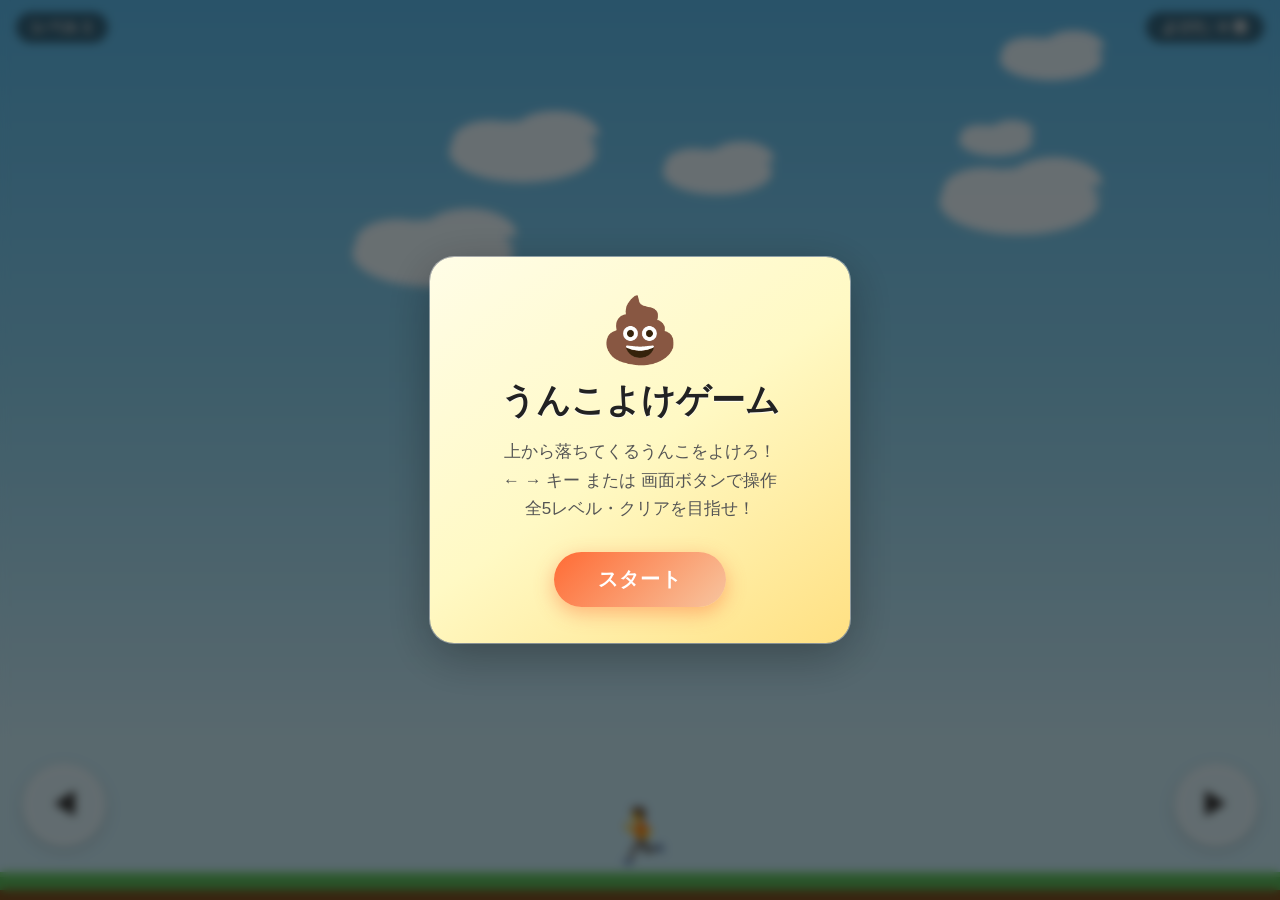
==== index.html @ 2b8245db "Add poop-dodging PWA game with 5 levels - Canvas-based game: 🏃 player dodges 💩 falling from above - " ====
<!DOCTYPE html>
<html lang="ja">
<head>
  <meta charset="UTF-8">
  <meta name="viewport" content="width=device-width, initial-scale=1.0, user-scalable=no">
  <meta name="mobile-web-app-capable" content="yes">
  <meta name="apple-mobile-web-app-capable" content="yes">
  <meta name="apple-mobile-web-app-status-bar-style" content="black-translucent">
  <meta name="apple-mobile-web-app-title" content="うんこよけ">
  <meta name="theme-color" content="#87CEEB">
  <title>💩 うんこよけゲーム</title>
  <link rel="manifest" href="manifest.json">
  <link rel="apple-touch-icon" href="icons/icon.svg">
  <link rel="stylesheet" href="style.css">
</head>
<body>
  <div id="game-container">
    <canvas id="gameCanvas"></canvas>

    <!-- HUD -->
    <div id="hud">
      <span class="hud-item" id="level-display">レベル 1</span>
      <span class="hud-item" id="score-display">よけた: 0 個</span>
    </div>

    <!-- Touch Controls -->
    <div id="controls">
      <button class="ctrl-btn" id="left-btn" aria-label="左に移動">◀</button>
      <button class="ctrl-btn" id="right-btn" aria-label="右に移動">▶</button>
    </div>

    <!-- Overlay (Start / Level Up / Game Over / Win) -->
    <div id="overlay">
      <div id="overlay-content">
        <div id="overlay-emoji">💩</div>
        <h1 id="overlay-title">うんこよけゲーム</h1>
        <p id="overlay-message">上から落ちてくるうんこをよけろ！<br>← → キー または 画面ボタンで操作<br>全5レベル・速度が上がるぞ！</p>
        <button id="overlay-btn">スタート</button>
      </div>
    </div>
  </div>

  <script src="game.js"></script>
</body>
</html>
---- style.css ----
/* ===== Reset & Base ===== */
*, *::before, *::after {
  box-sizing: border-box;
  margin: 0;
  padding: 0;
}

html, body {
  width: 100%;
  height: 100%;
  overflow: hidden;
  touch-action: none;
  -webkit-user-select: none;
  user-select: none;
  font-family: 'Hiragino Kaku Gothic Pro', 'Noto Sans JP', 'Arial', sans-serif;
}

/* ===== Game Container ===== */
#game-container {
  position: relative;
  width: 100%;
  height: 100dvh;
  overflow: hidden;
  background: #87CEEB;
}

/* ===== Canvas ===== */
#gameCanvas {
  position: absolute;
  top: 0;
  left: 0;
  width: 100%;
  height: 100%;
  display: block;
}

/* ===== HUD ===== */
#hud {
  position: absolute;
  top: 12px;
  left: 0;
  right: 0;
  display: flex;
  justify-content: space-between;
  padding: 0 16px;
  pointer-events: none;
  z-index: 10;
}

.hud-item {
  background: rgba(0, 0, 0, 0.45);
  color: #fff;
  padding: 6px 16px;
  border-radius: 20px;
  font-size: 15px;
  font-weight: bold;
  letter-spacing: 0.5px;
  text-shadow: 0 1px 3px rgba(0, 0, 0, 0.5);
  backdrop-filter: blur(6px);
  -webkit-backdrop-filter: blur(6px);
}

/* ===== Touch Controls ===== */
#controls {
  position: absolute;
  bottom: calc(55px + env(safe-area-inset-bottom, 0px));
  left: 0;
  right: 0;
  display: flex;
  justify-content: space-between;
  padding: 0 calc(24px + env(safe-area-inset-left, 0px))
              0 calc(24px + env(safe-area-inset-right, 0px));
  pointer-events: none;
  z-index: 10;
}

.ctrl-btn {
  width: 80px;
  height: 80px;
  border-radius: 50%;
  border: 3px solid rgba(255, 255, 255, 0.6);
  background: rgba(255, 255, 255, 0.35);
  color: #333;
  font-size: 32px;
  cursor: pointer;
  pointer-events: all;
  touch-action: none;
  -webkit-user-select: none;
  user-select: none;
  display: flex;
  align-items: center;
  justify-content: center;
  backdrop-filter: blur(6px);
  -webkit-backdrop-filter: blur(6px);
  box-shadow: 0 4px 16px rgba(0, 0, 0, 0.15);
  transition: transform 0.08s ease, background 0.08s ease;
  -webkit-tap-highlight-color: transparent;
}

.ctrl-btn:active,
.ctrl-btn.pressed {
  transform: scale(0.88);
  background: rgba(255, 255, 255, 0.6);
}

/* ===== Overlay ===== */
#overlay {
  position: absolute;
  inset: 0;
  background: rgba(0, 0, 0, 0.55);
  display: flex;
  align-items: center;
  justify-content: center;
  z-index: 100;
  backdrop-filter: blur(5px);
  -webkit-backdrop-filter: blur(5px);
}

#overlay.hidden {
  display: none;
}

#overlay-content {
  background: linear-gradient(145deg, #fffde7, #fff9c4, #ffe082);
  border-radius: 24px;
  padding: 36px 44px;
  text-align: center;
  max-width: min(420px, 90vw);
  width: 100%;
  box-shadow: 0 12px 48px rgba(0, 0, 0, 0.3), 0 0 0 1px rgba(255, 255, 255, 0.5);
  animation: overlayPop 0.3s cubic-bezier(0.34, 1.56, 0.64, 1);
}

@keyframes overlayPop {
  from { transform: scale(0.75); opacity: 0; }
  to   { transform: scale(1);    opacity: 1; }
}

#overlay-emoji {
  font-size: 64px;
  margin-bottom: 10px;
  animation: bounce 1.2s ease-in-out infinite;
}

@keyframes bounce {
  0%, 100% { transform: translateY(0); }
  50%       { transform: translateY(-10px); }
}

#overlay-title {
  font-size: clamp(24px, 6vw, 34px);
  font-weight: 900;
  color: #222;
  margin-bottom: 14px;
  text-shadow: 0 1px 0 rgba(255,255,255,0.8);
}

#overlay-message {
  font-size: clamp(14px, 4vw, 17px);
  color: #555;
  margin-bottom: 28px;
  line-height: 1.7;
}

#overlay-btn {
  background: linear-gradient(135deg, #ff6b35, #f7c59f);
  color: #fff;
  border: none;
  padding: 14px 44px;
  border-radius: 50px;
  font-size: 20px;
  font-weight: bold;
  cursor: pointer;
  box-shadow: 0 6px 20px rgba(255, 107, 53, 0.45);
  transition: transform 0.1s ease, box-shadow 0.1s ease;
  letter-spacing: 1px;
  -webkit-tap-highlight-color: transparent;
}

#overlay-btn:hover {
  transform: translateY(-2px);
  box-shadow: 0 8px 28px rgba(255, 107, 53, 0.55);
}

#overlay-btn:active {
  transform: translateY(1px);
  box-shadow: 0 3px 12px rgba(255, 107, 53, 0.4);
}

/* ===== Screen shake on game over ===== */
@keyframes shake {
  0%, 100% { transform: translateX(0); }
  15%       { transform: translateX(-8px) rotate(-1deg); }
  30%       { transform: translateX( 8px) rotate( 1deg); }
  45%       { transform: translateX(-6px); }
  60%       { transform: translateX( 6px); }
  75%       { transform: translateX(-3px); }
  90%       { transform: translateX( 3px); }
}

#game-container.shake {
  animation: shake 0.5s ease;
}
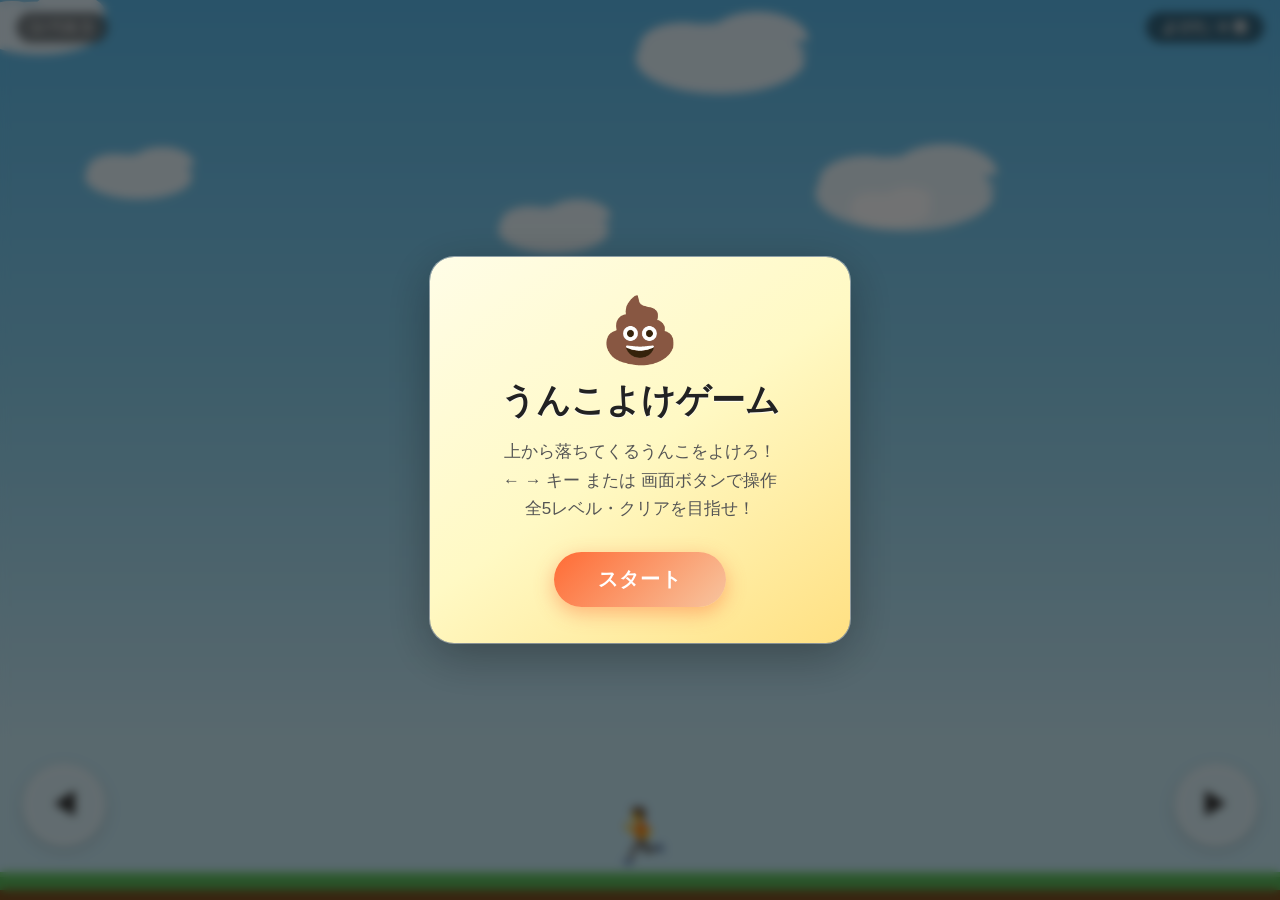
==== commit 0b326040: "Add iOS PWA support - Generate PNG icons (180/192/512px) for iOS apple-touch-icon - Replace SVG icon" ====
--- a/index.html
+++ b/index.html
@@ -2,7 +2,7 @@
 <html lang="ja">
 <head>
   <meta charset="UTF-8">
-  <meta name="viewport" content="width=device-width, initial-scale=1.0, user-scalable=no">
+  <meta name="viewport" content="width=device-width, initial-scale=1.0, user-scalable=no, viewport-fit=cover">
   <meta name="mobile-web-app-capable" content="yes">
   <meta name="apple-mobile-web-app-capable" content="yes">
   <meta name="apple-mobile-web-app-status-bar-style" content="black-translucent">
@@ -10,7 +10,8 @@
   <meta name="theme-color" content="#87CEEB">
   <title>💩 うんこよけゲーム</title>
   <link rel="manifest" href="manifest.json">
-  <link rel="apple-touch-icon" href="icons/icon.svg">
+  <!-- iOS: must be PNG (SVG not supported) -->
+  <link rel="apple-touch-icon" sizes="180x180" href="icons/apple-touch-icon.png">
   <link rel="stylesheet" href="style.css">
 </head>
 <body>
--- a/style.css
+++ b/style.css
@@ -9,6 +9,9 @@
   width: 100%;
   height: 100%;
   overflow: hidden;
+  /* iOS Safari: prevent scroll bounce */
+  overscroll-behavior: none;
+  -webkit-overflow-scrolling: auto;
   touch-action: none;
   -webkit-user-select: none;
   user-select: none;
@@ -19,9 +22,15 @@
 #game-container {
   position: relative;
   width: 100%;
+  /* 100dvh works on iOS 15.4+; fall back to -webkit-fill-available for older */
+  height: 100vh;
   height: 100dvh;
+  height: -webkit-fill-available;
   overflow: hidden;
   background: #87CEEB;
+  /* Respect notch / home indicator on iPhone */
+  padding-top: env(safe-area-inset-top);
+  padding-bottom: env(safe-area-inset-bottom);
 }
 
 /* ===== Canvas ===== */
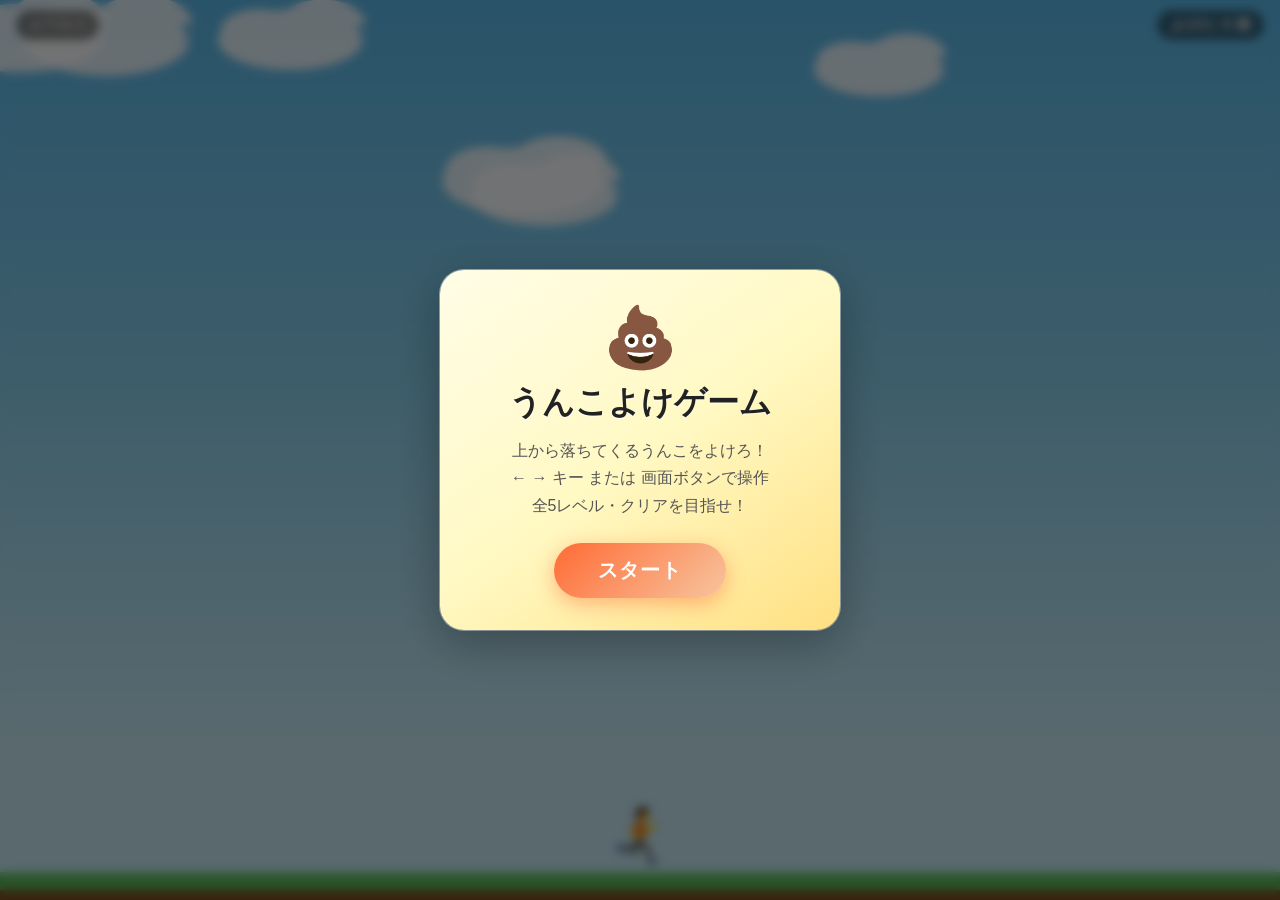
==== commit c5647c0b: "Replace buttons with full-screen touch zones - Remove left/right buttons from HTML and CSS - Bottom-" ====
--- a/index.html
+++ b/index.html
@@ -24,11 +24,7 @@
       <span class="hud-item" id="score-display">よけた: 0 個</span>
     </div>
 
-    <!-- Touch Controls -->
-    <div id="controls">
-      <button class="ctrl-btn" id="left-btn" aria-label="左に移動">◀</button>
-      <button class="ctrl-btn" id="right-btn" aria-label="右に移動">▶</button>
-    </div>
+    <!-- Touch Controls removed: tap left/right half of screen bottom to move -->
 
     <!-- Overlay (Start / Level Up / Game Over / Win) -->
     <div id="overlay">
--- a/style.css
+++ b/style.css
@@ -9,44 +9,41 @@
   width: 100%;
   height: 100%;
   overflow: hidden;
-  /* iOS Safari: prevent scroll bounce */
   overscroll-behavior: none;
   -webkit-overflow-scrolling: auto;
   touch-action: none;
   -webkit-user-select: none;
   user-select: none;
   font-family: 'Hiragino Kaku Gothic Pro', 'Noto Sans JP', 'Arial', sans-serif;
+  background: #87CEEB;
 }
 
-/* ===== Game Container ===== */
+/* ===== Game Container =====
+   position:fixed + inset:0 is the only reliable way to fill
+   the full screen on both iOS and Android (avoids all dvh / fill-available bugs).
+*/
 #game-container {
-  position: relative;
-  width: 100%;
-  /* 100dvh works on iOS 15.4+; fall back to -webkit-fill-available for older */
-  height: 100vh;
-  height: 100dvh;
-  height: -webkit-fill-available;
+  position: fixed;
+  inset: 0;
   overflow: hidden;
   background: #87CEEB;
-  /* Respect notch / home indicator on iPhone */
-  padding-top: env(safe-area-inset-top);
-  padding-bottom: env(safe-area-inset-bottom);
 }
 
 /* ===== Canvas ===== */
 #gameCanvas {
   position: absolute;
-  top: 0;
-  left: 0;
+  inset: 0;
   width: 100%;
   height: 100%;
   display: block;
 }
 
-/* ===== HUD ===== */
+/* ===== HUD =====
+   Push below the status bar via safe-area-inset-top.
+*/
 #hud {
   position: absolute;
-  top: 12px;
+  top: calc(env(safe-area-inset-top, 0px) + 10px);
   left: 0;
   right: 0;
   display: flex;
@@ -59,58 +56,17 @@
 .hud-item {
   background: rgba(0, 0, 0, 0.45);
   color: #fff;
-  padding: 6px 16px;
+  padding: 6px 14px;
   border-radius: 20px;
-  font-size: 15px;
+  font-size: 14px;
   font-weight: bold;
-  letter-spacing: 0.5px;
+  letter-spacing: 0.3px;
   text-shadow: 0 1px 3px rgba(0, 0, 0, 0.5);
   backdrop-filter: blur(6px);
   -webkit-backdrop-filter: blur(6px);
+  white-space: nowrap;
 }
 
-/* ===== Touch Controls ===== */
-#controls {
-  position: absolute;
-  bottom: calc(55px + env(safe-area-inset-bottom, 0px));
-  left: 0;
-  right: 0;
-  display: flex;
-  justify-content: space-between;
-  padding: 0 calc(24px + env(safe-area-inset-left, 0px))
-              0 calc(24px + env(safe-area-inset-right, 0px));
-  pointer-events: none;
-  z-index: 10;
-}
-
-.ctrl-btn {
-  width: 80px;
-  height: 80px;
-  border-radius: 50%;
-  border: 3px solid rgba(255, 255, 255, 0.6);
-  background: rgba(255, 255, 255, 0.35);
-  color: #333;
-  font-size: 32px;
-  cursor: pointer;
-  pointer-events: all;
-  touch-action: none;
-  -webkit-user-select: none;
-  user-select: none;
-  display: flex;
-  align-items: center;
-  justify-content: center;
-  backdrop-filter: blur(6px);
-  -webkit-backdrop-filter: blur(6px);
-  box-shadow: 0 4px 16px rgba(0, 0, 0, 0.15);
-  transition: transform 0.08s ease, background 0.08s ease;
-  -webkit-tap-highlight-color: transparent;
-}
-
-.ctrl-btn:active,
-.ctrl-btn.pressed {
-  transform: scale(0.88);
-  background: rgba(255, 255, 255, 0.6);
-}
 
 /* ===== Overlay ===== */
 #overlay {
@@ -132,9 +88,9 @@
 #overlay-content {
   background: linear-gradient(145deg, #fffde7, #fff9c4, #ffe082);
   border-radius: 24px;
-  padding: 36px 44px;
+  padding: 32px 40px;
   text-align: center;
-  max-width: min(420px, 90vw);
+  max-width: min(400px, 88vw);
   width: 100%;
   box-shadow: 0 12px 48px rgba(0, 0, 0, 0.3), 0 0 0 1px rgba(255, 255, 255, 0.5);
   animation: overlayPop 0.3s cubic-bezier(0.34, 1.56, 0.64, 1);
@@ -146,8 +102,8 @@
 }
 
 #overlay-emoji {
-  font-size: 64px;
-  margin-bottom: 10px;
+  font-size: 60px;
+  margin-bottom: 8px;
   animation: bounce 1.2s ease-in-out infinite;
 }
 
@@ -157,17 +113,17 @@
 }
 
 #overlay-title {
-  font-size: clamp(24px, 6vw, 34px);
+  font-size: clamp(22px, 6vw, 32px);
   font-weight: 900;
   color: #222;
-  margin-bottom: 14px;
+  margin-bottom: 12px;
   text-shadow: 0 1px 0 rgba(255,255,255,0.8);
 }
 
 #overlay-message {
-  font-size: clamp(14px, 4vw, 17px);
+  font-size: clamp(13px, 4vw, 16px);
   color: #555;
-  margin-bottom: 28px;
+  margin-bottom: 24px;
   line-height: 1.7;
 }
 
@@ -184,11 +140,6 @@
   transition: transform 0.1s ease, box-shadow 0.1s ease;
   letter-spacing: 1px;
   -webkit-tap-highlight-color: transparent;
-}
-
-#overlay-btn:hover {
-  transform: translateY(-2px);
-  box-shadow: 0 8px 28px rgba(255, 107, 53, 0.55);
 }
 
 #overlay-btn:active {
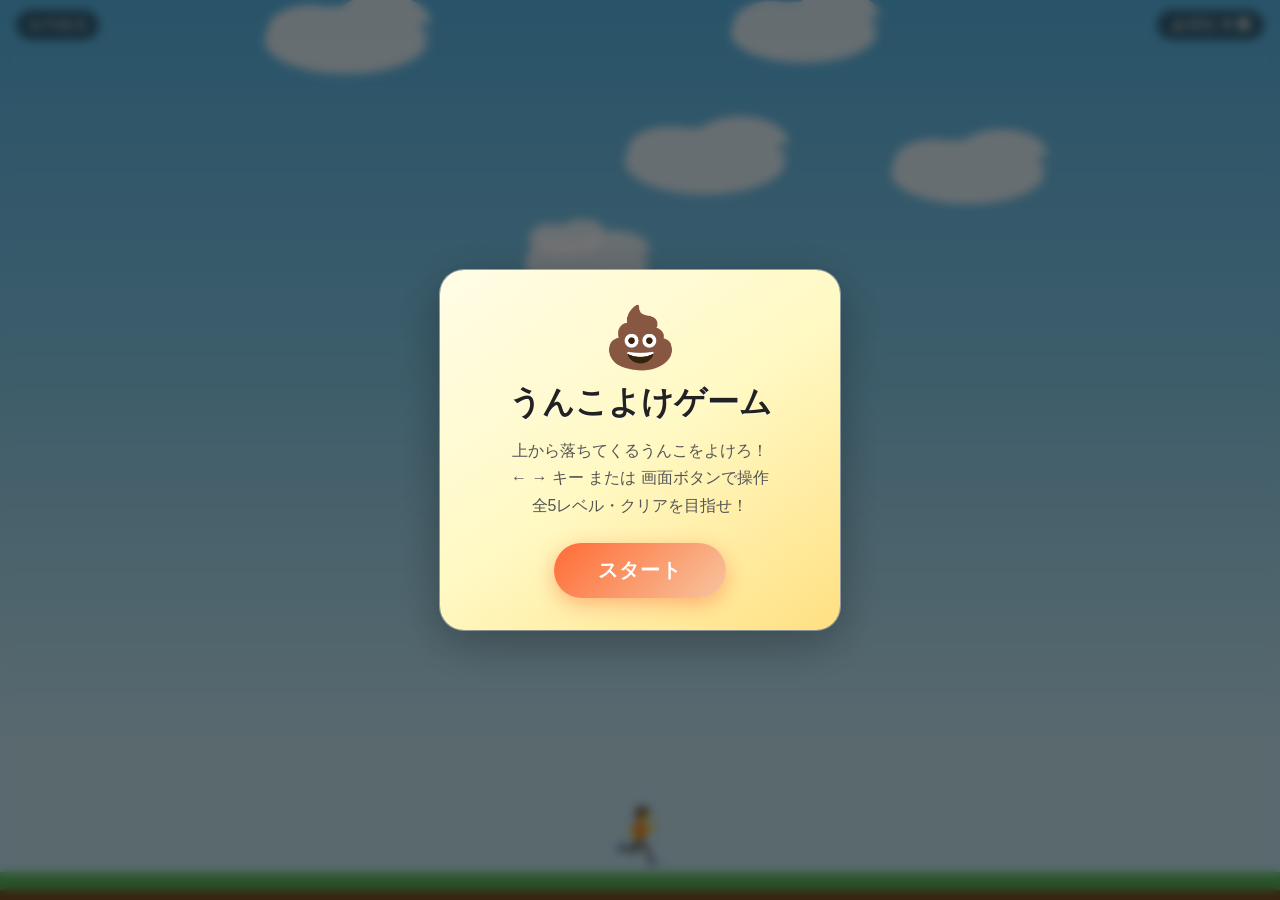
==== commit 5c22ec36: "Remove touch hint arrows drawn on canvas The ◀ ▶ icons drawn on the canvas looked like buttons to th" ====
--- a/index.html
+++ b/index.html
@@ -31,7 +31,7 @@
       <div id="overlay-content">
         <div id="overlay-emoji">💩</div>
         <h1 id="overlay-title">うんこよけゲーム</h1>
-        <p id="overlay-message">上から落ちてくるうんこをよけろ！<br>← → キー または 画面ボタンで操作<br>全5レベル・速度が上がるぞ！</p>
+        <p id="overlay-message">上から落ちてくるうんこをよけろ！<br>画面の左半分・右半分をタップして操作<br>全5レベル・クリアを目指せ！</p>
         <button id="overlay-btn">スタート</button>
       </div>
     </div>
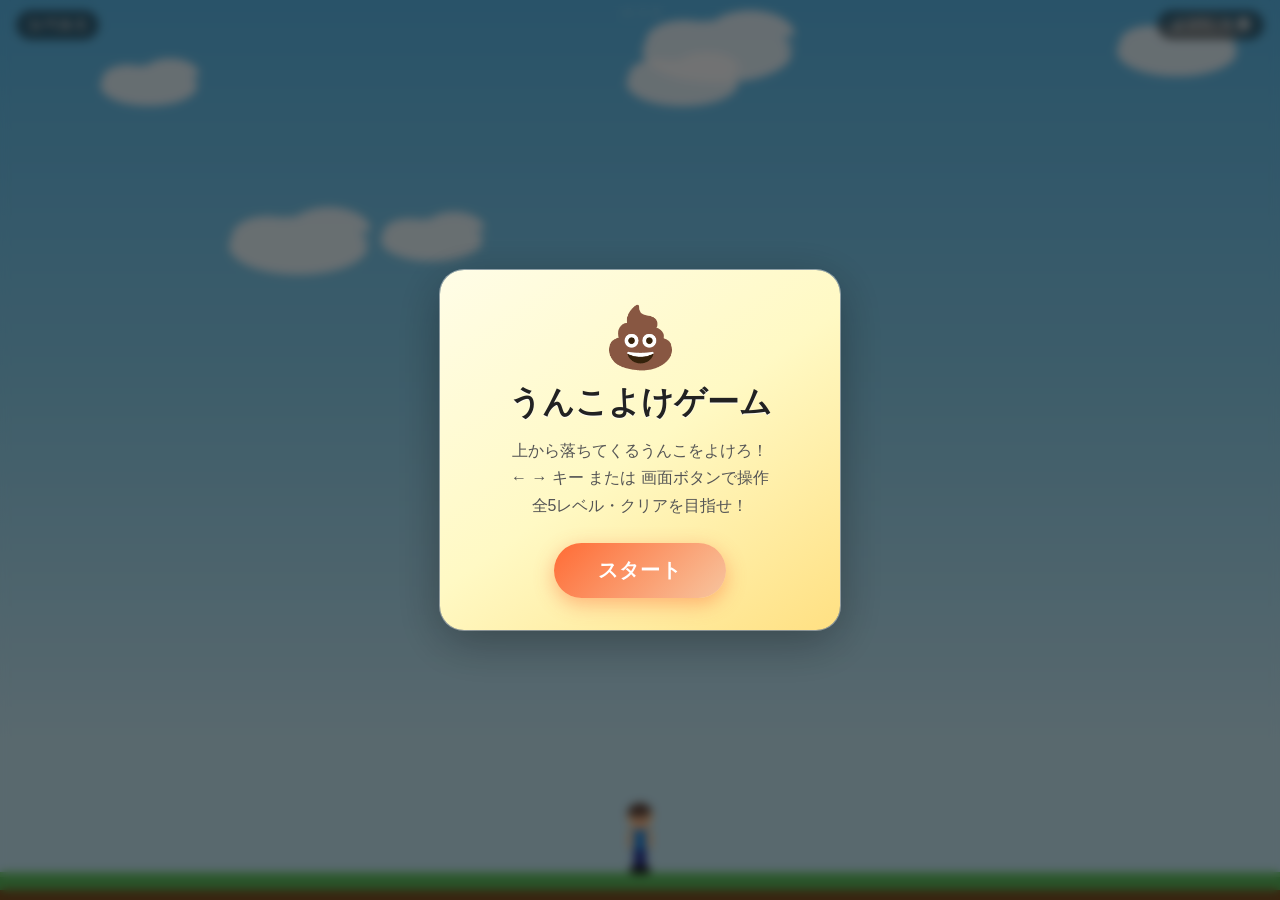
==== commit 780dd239: "Use HTML img element for GIF player to fix animation and quality - Add <img id="player-gif"> to DOM " ====
--- a/index.html
+++ b/index.html
@@ -25,6 +25,7 @@
     </div>
 
     <!-- Touch Controls removed: tap left/right half of screen bottom to move -->
+    <img id="player-gif" src="IMG_8981.gif" style="position:absolute;display:none;pointer-events:none;image-rendering:auto;">
 
     <!-- Overlay (Start / Level Up / Game Over / Win) -->
     <div id="overlay">
